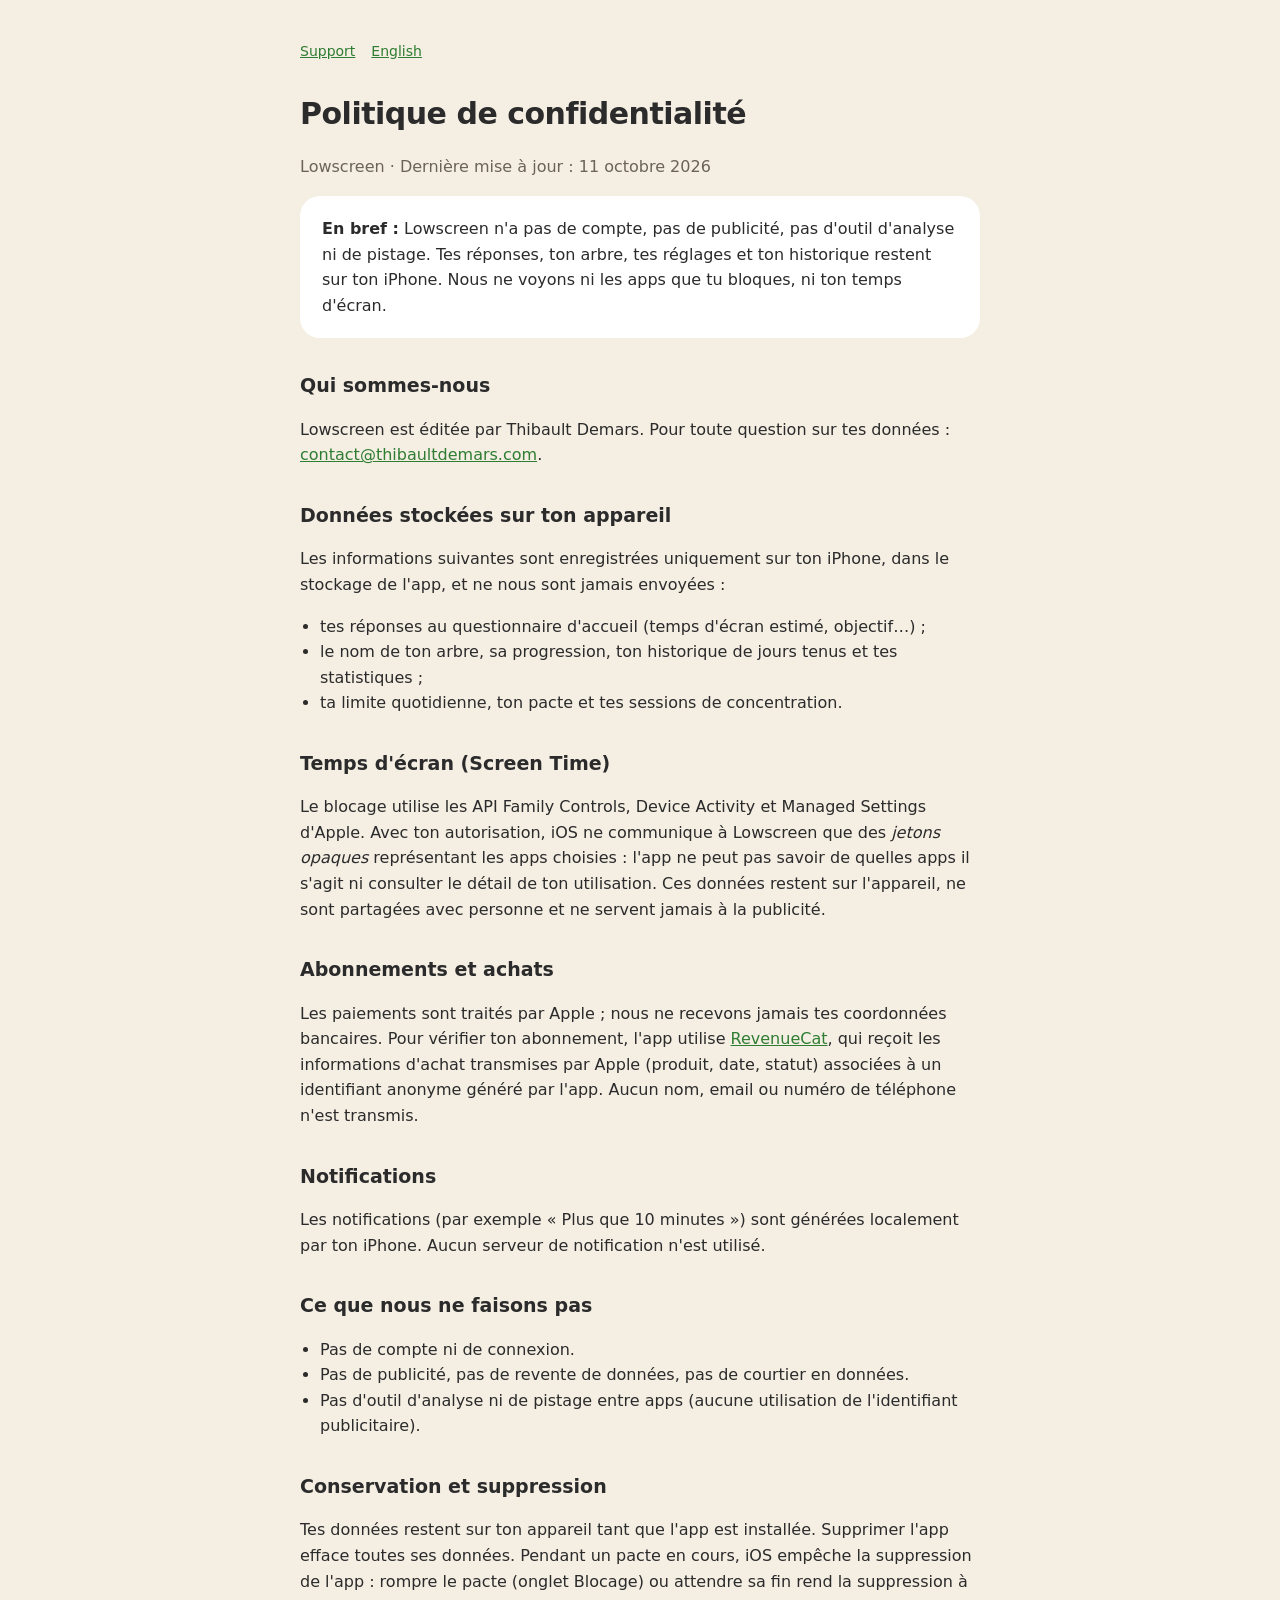
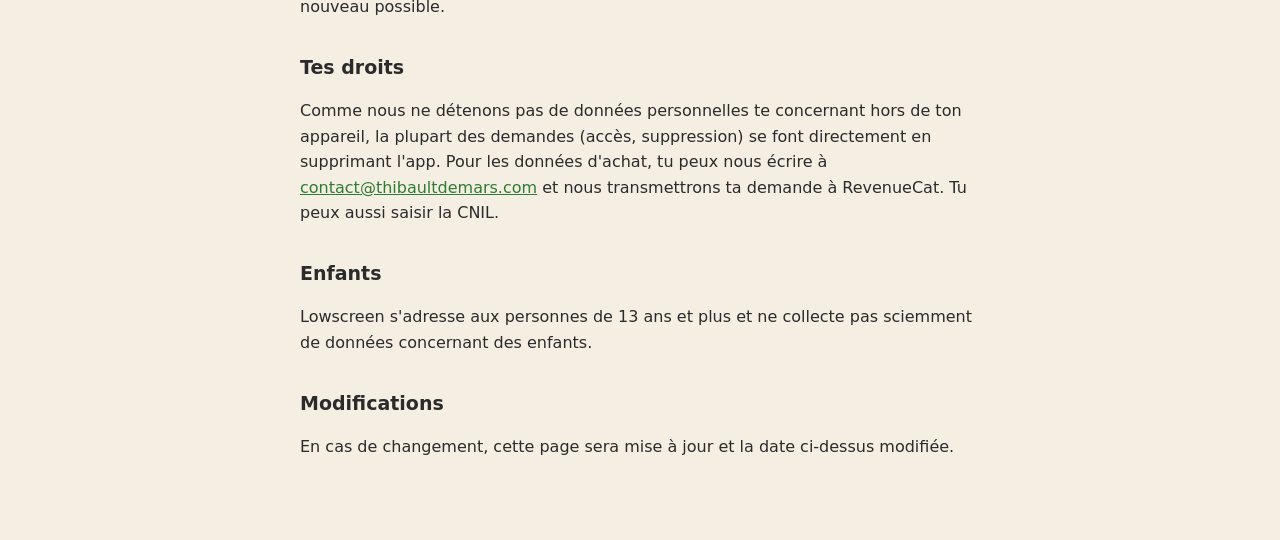
==== confidentialite.html @ f12d79d9 "French privacy page at confidentialite.html Co-Authored-By: Claude Opus 5.5 <noreply@anthropic.com>" ====
<!doctype html><html lang="fr"><head><meta charset="utf-8"><meta name="viewport" content="width=device-width,initial-scale=1"><title>Lowscreen · Politique de confidentialité</title><link rel="stylesheet" href="style.css"></head><body><main>
<nav><a href="support-fr.html">Support</a><a href="privacy.html">English</a></nav>
<h1>Politique de confidentialité</h1><p class="muted">Lowscreen · Dernière mise à jour : 11 octobre 2026</p>
<div class="card"><strong>En bref :</strong> Lowscreen n'a pas de compte, pas de publicité, pas d'outil d'analyse ni de pistage. Tes réponses, ton arbre, tes réglages et ton historique restent sur ton iPhone. Nous ne voyons ni les apps que tu bloques, ni ton temps d'écran.</div>
<h2>Qui sommes-nous</h2><p>Lowscreen est éditée par Thibault Demars. Pour toute question sur tes données : <a href="mailto:contact@thibaultdemars.com">contact@thibaultdemars.com</a>.</p>
<h2>Données stockées sur ton appareil</h2><p>Les informations suivantes sont enregistrées uniquement sur ton iPhone, dans le stockage de l'app, et ne nous sont jamais envoyées :</p>
<ul><li>tes réponses au questionnaire d'accueil (temps d'écran estimé, objectif…) ;</li><li>le nom de ton arbre, sa progression, ton historique de jours tenus et tes statistiques ;</li><li>ta limite quotidienne, ton pacte et tes sessions de concentration.</li></ul>
<h2>Temps d'écran (Screen Time)</h2><p>Le blocage utilise les API Family Controls, Device Activity et Managed Settings d'Apple. Avec ton autorisation, iOS ne communique à Lowscreen que des <em>jetons opaques</em> représentant les apps choisies : l'app ne peut pas savoir de quelles apps il s'agit ni consulter le détail de ton utilisation. Ces données restent sur l'appareil, ne sont partagées avec personne et ne servent jamais à la publicité.</p>
<h2>Abonnements et achats</h2><p>Les paiements sont traités par Apple ; nous ne recevons jamais tes coordonnées bancaires. Pour vérifier ton abonnement, l'app utilise <a href="https://www.revenuecat.com/privacy">RevenueCat</a>, qui reçoit les informations d'achat transmises par Apple (produit, date, statut) associées à un identifiant anonyme généré par l'app. Aucun nom, email ou numéro de téléphone n'est transmis.</p>
<h2>Notifications</h2><p>Les notifications (par exemple « Plus que 10 minutes ») sont générées localement par ton iPhone. Aucun serveur de notification n'est utilisé.</p>
<h2>Ce que nous ne faisons pas</h2><ul><li>Pas de compte ni de connexion.</li><li>Pas de publicité, pas de revente de données, pas de courtier en données.</li><li>Pas d'outil d'analyse ni de pistage entre apps (aucune utilisation de l'identifiant publicitaire).</li></ul>
<h2>Conservation et suppression</h2><p>Tes données restent sur ton appareil tant que l'app est installée. Supprimer l'app efface toutes ses données. Pendant un pacte en cours, iOS empêche la suppression de l'app : rompre le pacte (onglet Blocage) ou attendre sa fin rend la suppression à nouveau possible.</p>
<h2>Tes droits</h2><p>Comme nous ne détenons pas de données personnelles te concernant hors de ton appareil, la plupart des demandes (accès, suppression) se font directement en supprimant l'app. Pour les données d'achat, tu peux nous écrire à <a href="mailto:contact@thibaultdemars.com">contact@thibaultdemars.com</a> et nous transmettrons ta demande à RevenueCat. Tu peux aussi saisir la CNIL.</p>
<h2>Enfants</h2><p>Lowscreen s'adresse aux personnes de 13 ans et plus et ne collecte pas sciemment de données concernant des enfants.</p>
<h2>Modifications</h2><p>En cas de changement, cette page sera mise à jour et la date ci-dessus modifiée.</p>
</main></body></html>
---- style.css ----
:root{--bg:#F4EEE3;--surface:#fff;--text:#2B2B2B;--muted:#6B6359;--accent:#2E7D32}
*{box-sizing:border-box}body{margin:0;background:var(--bg);color:var(--text);font:16px/1.6 -apple-system,BlinkMacSystemFont,"SF Pro Text",system-ui,sans-serif}
main{max-width:720px;margin:0 auto;padding:40px 20px 64px}
h1{font-size:30px;letter-spacing:-.5px;margin:0 0 4px}h2{font-size:19px;margin:32px 0 8px}
.muted{color:var(--muted)}.card{background:var(--surface);border-radius:20px;padding:20px 22px;margin:16px 0}
a{color:var(--accent)}ul{padding-left:20px}nav{display:flex;gap:16px;margin-bottom:28px;font-size:14px}
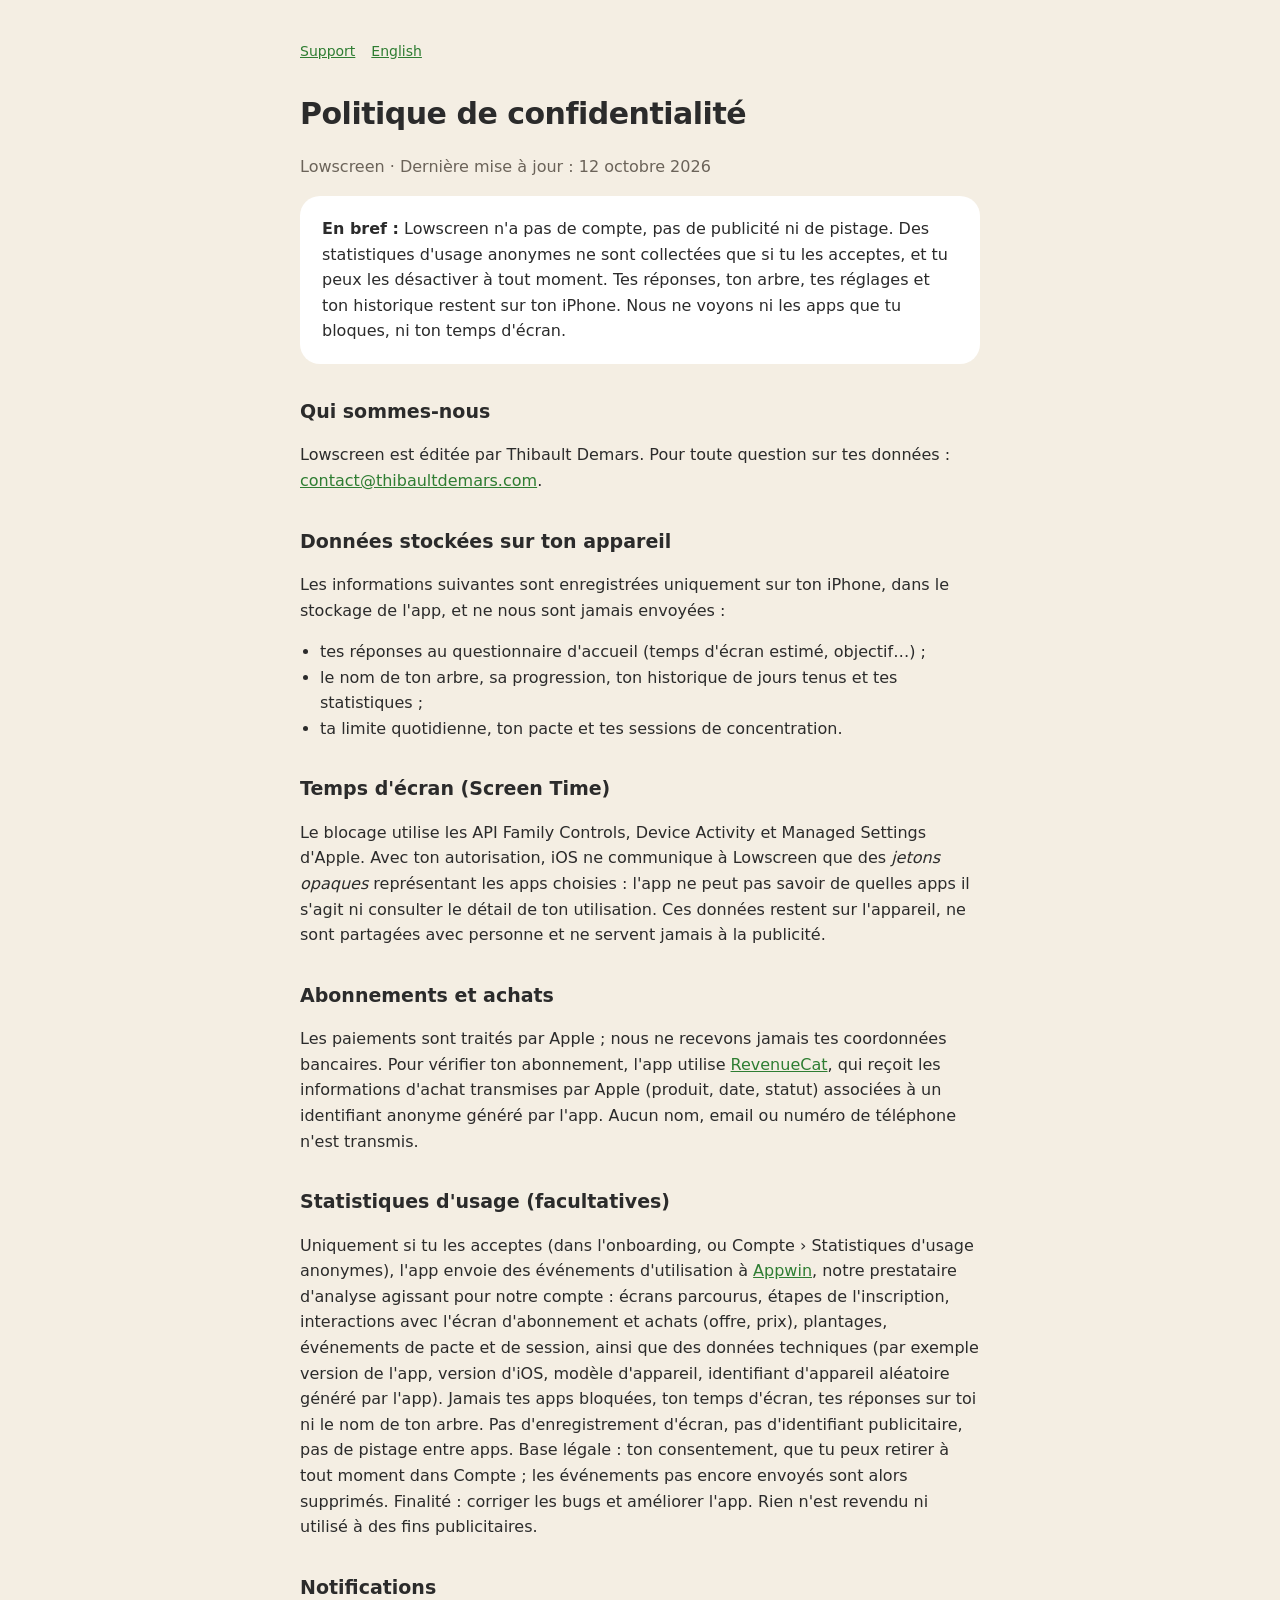
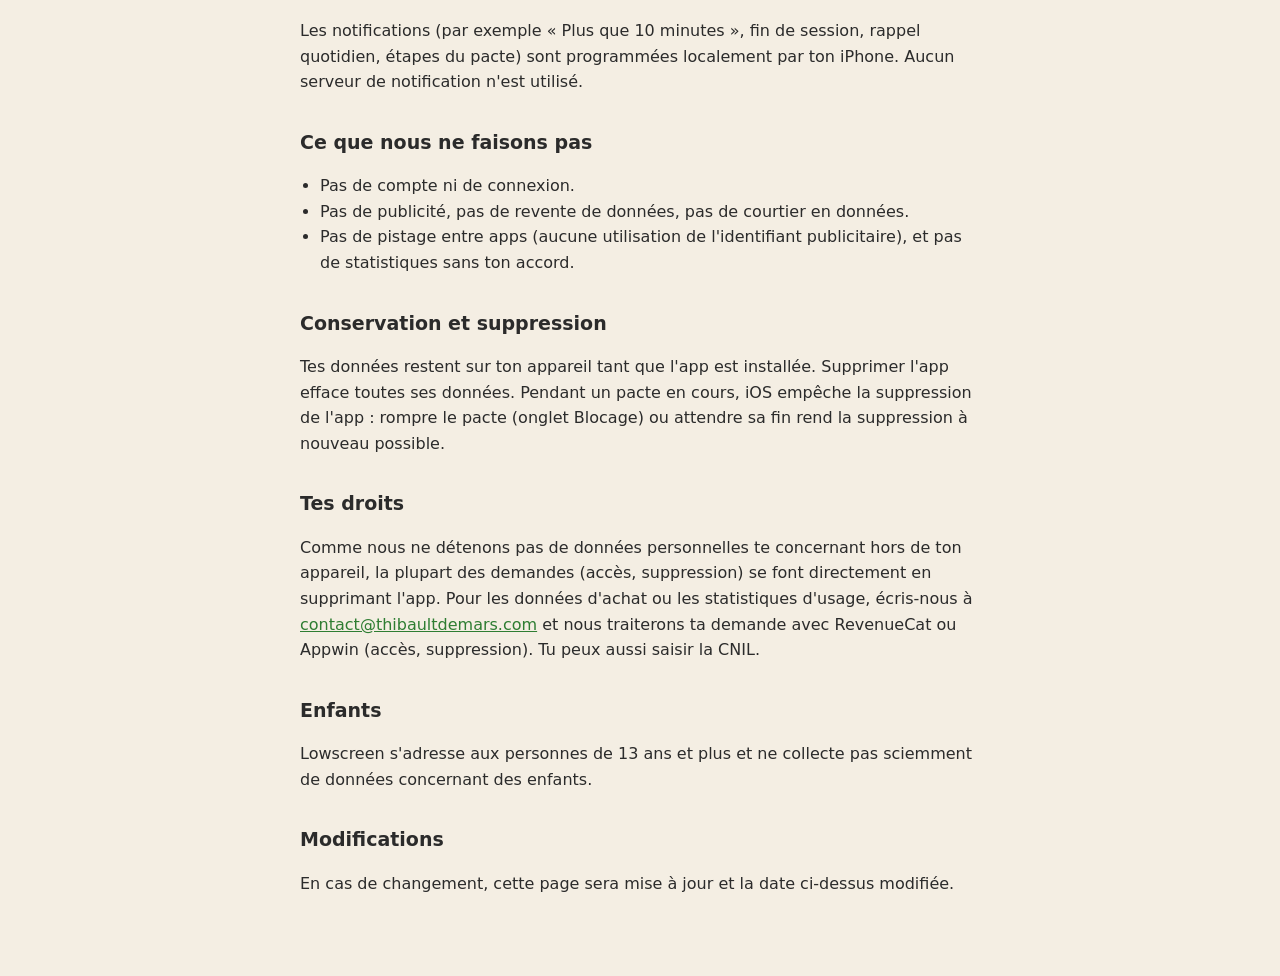
==== commit c3e07166: "Privacy: optional anonymous usage statistics (Appwin, opt-in) Co-Authored-By: Claude Opus 5.5 <norep" ====
--- a/confidentialite.html
+++ b/confidentialite.html
@@ -1,16 +1,17 @@
 <!doctype html><html lang="fr"><head><meta charset="utf-8"><meta name="viewport" content="width=device-width,initial-scale=1"><title>Lowscreen · Politique de confidentialité</title><link rel="stylesheet" href="style.css"></head><body><main>
 <nav><a href="support-fr.html">Support</a><a href="privacy.html">English</a></nav>
-<h1>Politique de confidentialité</h1><p class="muted">Lowscreen · Dernière mise à jour : 11 octobre 2026</p>
-<div class="card"><strong>En bref :</strong> Lowscreen n'a pas de compte, pas de publicité, pas d'outil d'analyse ni de pistage. Tes réponses, ton arbre, tes réglages et ton historique restent sur ton iPhone. Nous ne voyons ni les apps que tu bloques, ni ton temps d'écran.</div>
+<h1>Politique de confidentialité</h1><p class="muted">Lowscreen · Dernière mise à jour : 12 octobre 2026</p>
+<div class="card"><strong>En bref :</strong> Lowscreen n'a pas de compte, pas de publicité ni de pistage. Des statistiques d'usage anonymes ne sont collectées que si tu les acceptes, et tu peux les désactiver à tout moment. Tes réponses, ton arbre, tes réglages et ton historique restent sur ton iPhone. Nous ne voyons ni les apps que tu bloques, ni ton temps d'écran.</div>
 <h2>Qui sommes-nous</h2><p>Lowscreen est éditée par Thibault Demars. Pour toute question sur tes données : <a href="mailto:contact@thibaultdemars.com">contact@thibaultdemars.com</a>.</p>
 <h2>Données stockées sur ton appareil</h2><p>Les informations suivantes sont enregistrées uniquement sur ton iPhone, dans le stockage de l'app, et ne nous sont jamais envoyées :</p>
 <ul><li>tes réponses au questionnaire d'accueil (temps d'écran estimé, objectif…) ;</li><li>le nom de ton arbre, sa progression, ton historique de jours tenus et tes statistiques ;</li><li>ta limite quotidienne, ton pacte et tes sessions de concentration.</li></ul>
 <h2>Temps d'écran (Screen Time)</h2><p>Le blocage utilise les API Family Controls, Device Activity et Managed Settings d'Apple. Avec ton autorisation, iOS ne communique à Lowscreen que des <em>jetons opaques</em> représentant les apps choisies : l'app ne peut pas savoir de quelles apps il s'agit ni consulter le détail de ton utilisation. Ces données restent sur l'appareil, ne sont partagées avec personne et ne servent jamais à la publicité.</p>
 <h2>Abonnements et achats</h2><p>Les paiements sont traités par Apple ; nous ne recevons jamais tes coordonnées bancaires. Pour vérifier ton abonnement, l'app utilise <a href="https://www.revenuecat.com/privacy">RevenueCat</a>, qui reçoit les informations d'achat transmises par Apple (produit, date, statut) associées à un identifiant anonyme généré par l'app. Aucun nom, email ou numéro de téléphone n'est transmis.</p>
-<h2>Notifications</h2><p>Les notifications (par exemple « Plus que 10 minutes ») sont générées localement par ton iPhone. Aucun serveur de notification n'est utilisé.</p>
-<h2>Ce que nous ne faisons pas</h2><ul><li>Pas de compte ni de connexion.</li><li>Pas de publicité, pas de revente de données, pas de courtier en données.</li><li>Pas d'outil d'analyse ni de pistage entre apps (aucune utilisation de l'identifiant publicitaire).</li></ul>
+<h2>Statistiques d'usage (facultatives)</h2><p>Uniquement si tu les acceptes (dans l'onboarding, ou Compte › Statistiques d'usage anonymes), l'app envoie des événements d'utilisation à <a href="https://appwin.io">Appwin</a>, notre prestataire d'analyse agissant pour notre compte : écrans parcourus, étapes de l'inscription, interactions avec l'écran d'abonnement et achats (offre, prix), plantages, événements de pacte et de session, ainsi que des données techniques (par exemple version de l'app, version d'iOS, modèle d'appareil, identifiant d'appareil aléatoire généré par l'app). Jamais tes apps bloquées, ton temps d'écran, tes réponses sur toi ni le nom de ton arbre. Pas d'enregistrement d'écran, pas d'identifiant publicitaire, pas de pistage entre apps. Base légale : ton consentement, que tu peux retirer à tout moment dans Compte ; les événements pas encore envoyés sont alors supprimés. Finalité : corriger les bugs et améliorer l'app. Rien n'est revendu ni utilisé à des fins publicitaires.</p>
+<h2>Notifications</h2><p>Les notifications (par exemple « Plus que 10 minutes », fin de session, rappel quotidien, étapes du pacte) sont programmées localement par ton iPhone. Aucun serveur de notification n'est utilisé.</p>
+<h2>Ce que nous ne faisons pas</h2><ul><li>Pas de compte ni de connexion.</li><li>Pas de publicité, pas de revente de données, pas de courtier en données.</li><li>Pas de pistage entre apps (aucune utilisation de l'identifiant publicitaire), et pas de statistiques sans ton accord.</li></ul>
 <h2>Conservation et suppression</h2><p>Tes données restent sur ton appareil tant que l'app est installée. Supprimer l'app efface toutes ses données. Pendant un pacte en cours, iOS empêche la suppression de l'app : rompre le pacte (onglet Blocage) ou attendre sa fin rend la suppression à nouveau possible.</p>
-<h2>Tes droits</h2><p>Comme nous ne détenons pas de données personnelles te concernant hors de ton appareil, la plupart des demandes (accès, suppression) se font directement en supprimant l'app. Pour les données d'achat, tu peux nous écrire à <a href="mailto:contact@thibaultdemars.com">contact@thibaultdemars.com</a> et nous transmettrons ta demande à RevenueCat. Tu peux aussi saisir la CNIL.</p>
+<h2>Tes droits</h2><p>Comme nous ne détenons pas de données personnelles te concernant hors de ton appareil, la plupart des demandes (accès, suppression) se font directement en supprimant l'app. Pour les données d'achat ou les statistiques d'usage, écris-nous à <a href="mailto:contact@thibaultdemars.com">contact@thibaultdemars.com</a> et nous traiterons ta demande avec RevenueCat ou Appwin (accès, suppression). Tu peux aussi saisir la CNIL.</p>
 <h2>Enfants</h2><p>Lowscreen s'adresse aux personnes de 13 ans et plus et ne collecte pas sciemment de données concernant des enfants.</p>
 <h2>Modifications</h2><p>En cas de changement, cette page sera mise à jour et la date ci-dessus modifiée.</p>
 </main></body></html>
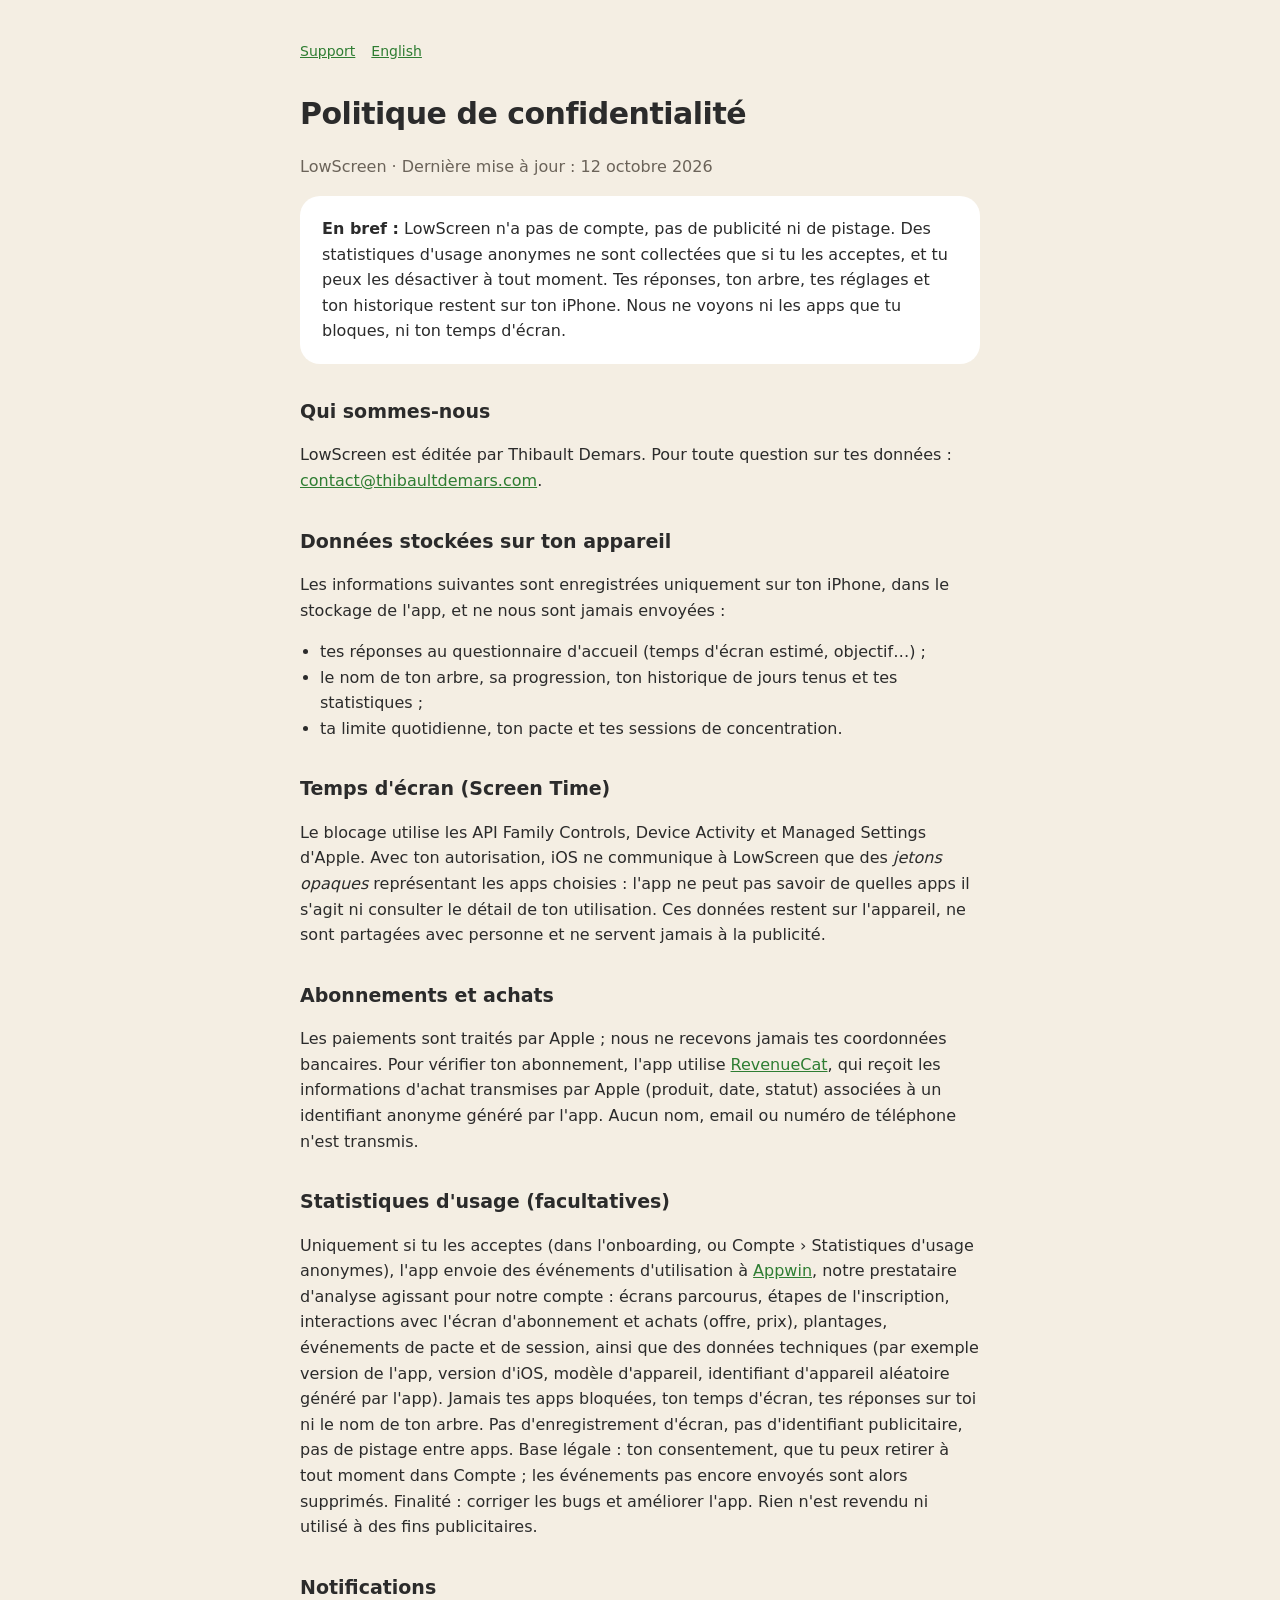
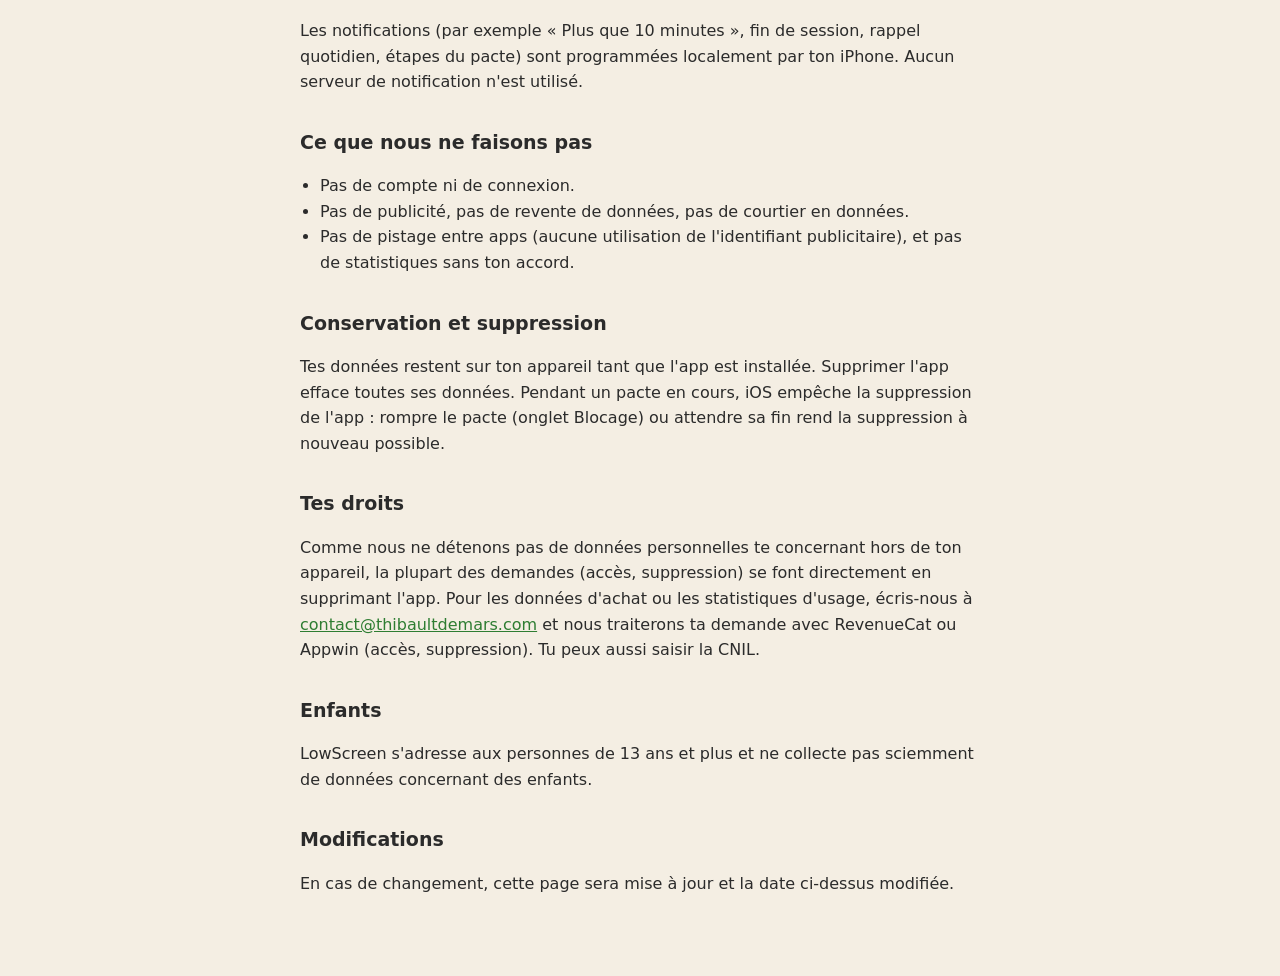
==== commit 8e36d11f: "Rename to LowScreen Co-Authored-By: Claude Opus 5.5 <noreply@anthropic.com>" ====
--- a/confidentialite.html
+++ b/confidentialite.html
@@ -1,17 +1,17 @@
-<!doctype html><html lang="fr"><head><meta charset="utf-8"><meta name="viewport" content="width=device-width,initial-scale=1"><title>Lowscreen · Politique de confidentialité</title><link rel="stylesheet" href="style.css"></head><body><main>
+<!doctype html><html lang="fr"><head><meta charset="utf-8"><meta name="viewport" content="width=device-width,initial-scale=1"><title>LowScreen · Politique de confidentialité</title><link rel="stylesheet" href="style.css"></head><body><main>
 <nav><a href="support-fr.html">Support</a><a href="privacy.html">English</a></nav>
-<h1>Politique de confidentialité</h1><p class="muted">Lowscreen · Dernière mise à jour : 12 octobre 2026</p>
-<div class="card"><strong>En bref :</strong> Lowscreen n'a pas de compte, pas de publicité ni de pistage. Des statistiques d'usage anonymes ne sont collectées que si tu les acceptes, et tu peux les désactiver à tout moment. Tes réponses, ton arbre, tes réglages et ton historique restent sur ton iPhone. Nous ne voyons ni les apps que tu bloques, ni ton temps d'écran.</div>
-<h2>Qui sommes-nous</h2><p>Lowscreen est éditée par Thibault Demars. Pour toute question sur tes données : <a href="mailto:contact@thibaultdemars.com">contact@thibaultdemars.com</a>.</p>
+<h1>Politique de confidentialité</h1><p class="muted">LowScreen · Dernière mise à jour : 12 octobre 2026</p>
+<div class="card"><strong>En bref :</strong> LowScreen n'a pas de compte, pas de publicité ni de pistage. Des statistiques d'usage anonymes ne sont collectées que si tu les acceptes, et tu peux les désactiver à tout moment. Tes réponses, ton arbre, tes réglages et ton historique restent sur ton iPhone. Nous ne voyons ni les apps que tu bloques, ni ton temps d'écran.</div>
+<h2>Qui sommes-nous</h2><p>LowScreen est éditée par Thibault Demars. Pour toute question sur tes données : <a href="mailto:contact@thibaultdemars.com">contact@thibaultdemars.com</a>.</p>
 <h2>Données stockées sur ton appareil</h2><p>Les informations suivantes sont enregistrées uniquement sur ton iPhone, dans le stockage de l'app, et ne nous sont jamais envoyées :</p>
 <ul><li>tes réponses au questionnaire d'accueil (temps d'écran estimé, objectif…) ;</li><li>le nom de ton arbre, sa progression, ton historique de jours tenus et tes statistiques ;</li><li>ta limite quotidienne, ton pacte et tes sessions de concentration.</li></ul>
-<h2>Temps d'écran (Screen Time)</h2><p>Le blocage utilise les API Family Controls, Device Activity et Managed Settings d'Apple. Avec ton autorisation, iOS ne communique à Lowscreen que des <em>jetons opaques</em> représentant les apps choisies : l'app ne peut pas savoir de quelles apps il s'agit ni consulter le détail de ton utilisation. Ces données restent sur l'appareil, ne sont partagées avec personne et ne servent jamais à la publicité.</p>
+<h2>Temps d'écran (Screen Time)</h2><p>Le blocage utilise les API Family Controls, Device Activity et Managed Settings d'Apple. Avec ton autorisation, iOS ne communique à LowScreen que des <em>jetons opaques</em> représentant les apps choisies : l'app ne peut pas savoir de quelles apps il s'agit ni consulter le détail de ton utilisation. Ces données restent sur l'appareil, ne sont partagées avec personne et ne servent jamais à la publicité.</p>
 <h2>Abonnements et achats</h2><p>Les paiements sont traités par Apple ; nous ne recevons jamais tes coordonnées bancaires. Pour vérifier ton abonnement, l'app utilise <a href="https://www.revenuecat.com/privacy">RevenueCat</a>, qui reçoit les informations d'achat transmises par Apple (produit, date, statut) associées à un identifiant anonyme généré par l'app. Aucun nom, email ou numéro de téléphone n'est transmis.</p>
 <h2>Statistiques d'usage (facultatives)</h2><p>Uniquement si tu les acceptes (dans l'onboarding, ou Compte › Statistiques d'usage anonymes), l'app envoie des événements d'utilisation à <a href="https://appwin.io">Appwin</a>, notre prestataire d'analyse agissant pour notre compte : écrans parcourus, étapes de l'inscription, interactions avec l'écran d'abonnement et achats (offre, prix), plantages, événements de pacte et de session, ainsi que des données techniques (par exemple version de l'app, version d'iOS, modèle d'appareil, identifiant d'appareil aléatoire généré par l'app). Jamais tes apps bloquées, ton temps d'écran, tes réponses sur toi ni le nom de ton arbre. Pas d'enregistrement d'écran, pas d'identifiant publicitaire, pas de pistage entre apps. Base légale : ton consentement, que tu peux retirer à tout moment dans Compte ; les événements pas encore envoyés sont alors supprimés. Finalité : corriger les bugs et améliorer l'app. Rien n'est revendu ni utilisé à des fins publicitaires.</p>
 <h2>Notifications</h2><p>Les notifications (par exemple « Plus que 10 minutes », fin de session, rappel quotidien, étapes du pacte) sont programmées localement par ton iPhone. Aucun serveur de notification n'est utilisé.</p>
 <h2>Ce que nous ne faisons pas</h2><ul><li>Pas de compte ni de connexion.</li><li>Pas de publicité, pas de revente de données, pas de courtier en données.</li><li>Pas de pistage entre apps (aucune utilisation de l'identifiant publicitaire), et pas de statistiques sans ton accord.</li></ul>
 <h2>Conservation et suppression</h2><p>Tes données restent sur ton appareil tant que l'app est installée. Supprimer l'app efface toutes ses données. Pendant un pacte en cours, iOS empêche la suppression de l'app : rompre le pacte (onglet Blocage) ou attendre sa fin rend la suppression à nouveau possible.</p>
 <h2>Tes droits</h2><p>Comme nous ne détenons pas de données personnelles te concernant hors de ton appareil, la plupart des demandes (accès, suppression) se font directement en supprimant l'app. Pour les données d'achat ou les statistiques d'usage, écris-nous à <a href="mailto:contact@thibaultdemars.com">contact@thibaultdemars.com</a> et nous traiterons ta demande avec RevenueCat ou Appwin (accès, suppression). Tu peux aussi saisir la CNIL.</p>
-<h2>Enfants</h2><p>Lowscreen s'adresse aux personnes de 13 ans et plus et ne collecte pas sciemment de données concernant des enfants.</p>
+<h2>Enfants</h2><p>LowScreen s'adresse aux personnes de 13 ans et plus et ne collecte pas sciemment de données concernant des enfants.</p>
 <h2>Modifications</h2><p>En cas de changement, cette page sera mise à jour et la date ci-dessus modifiée.</p>
 </main></body></html>
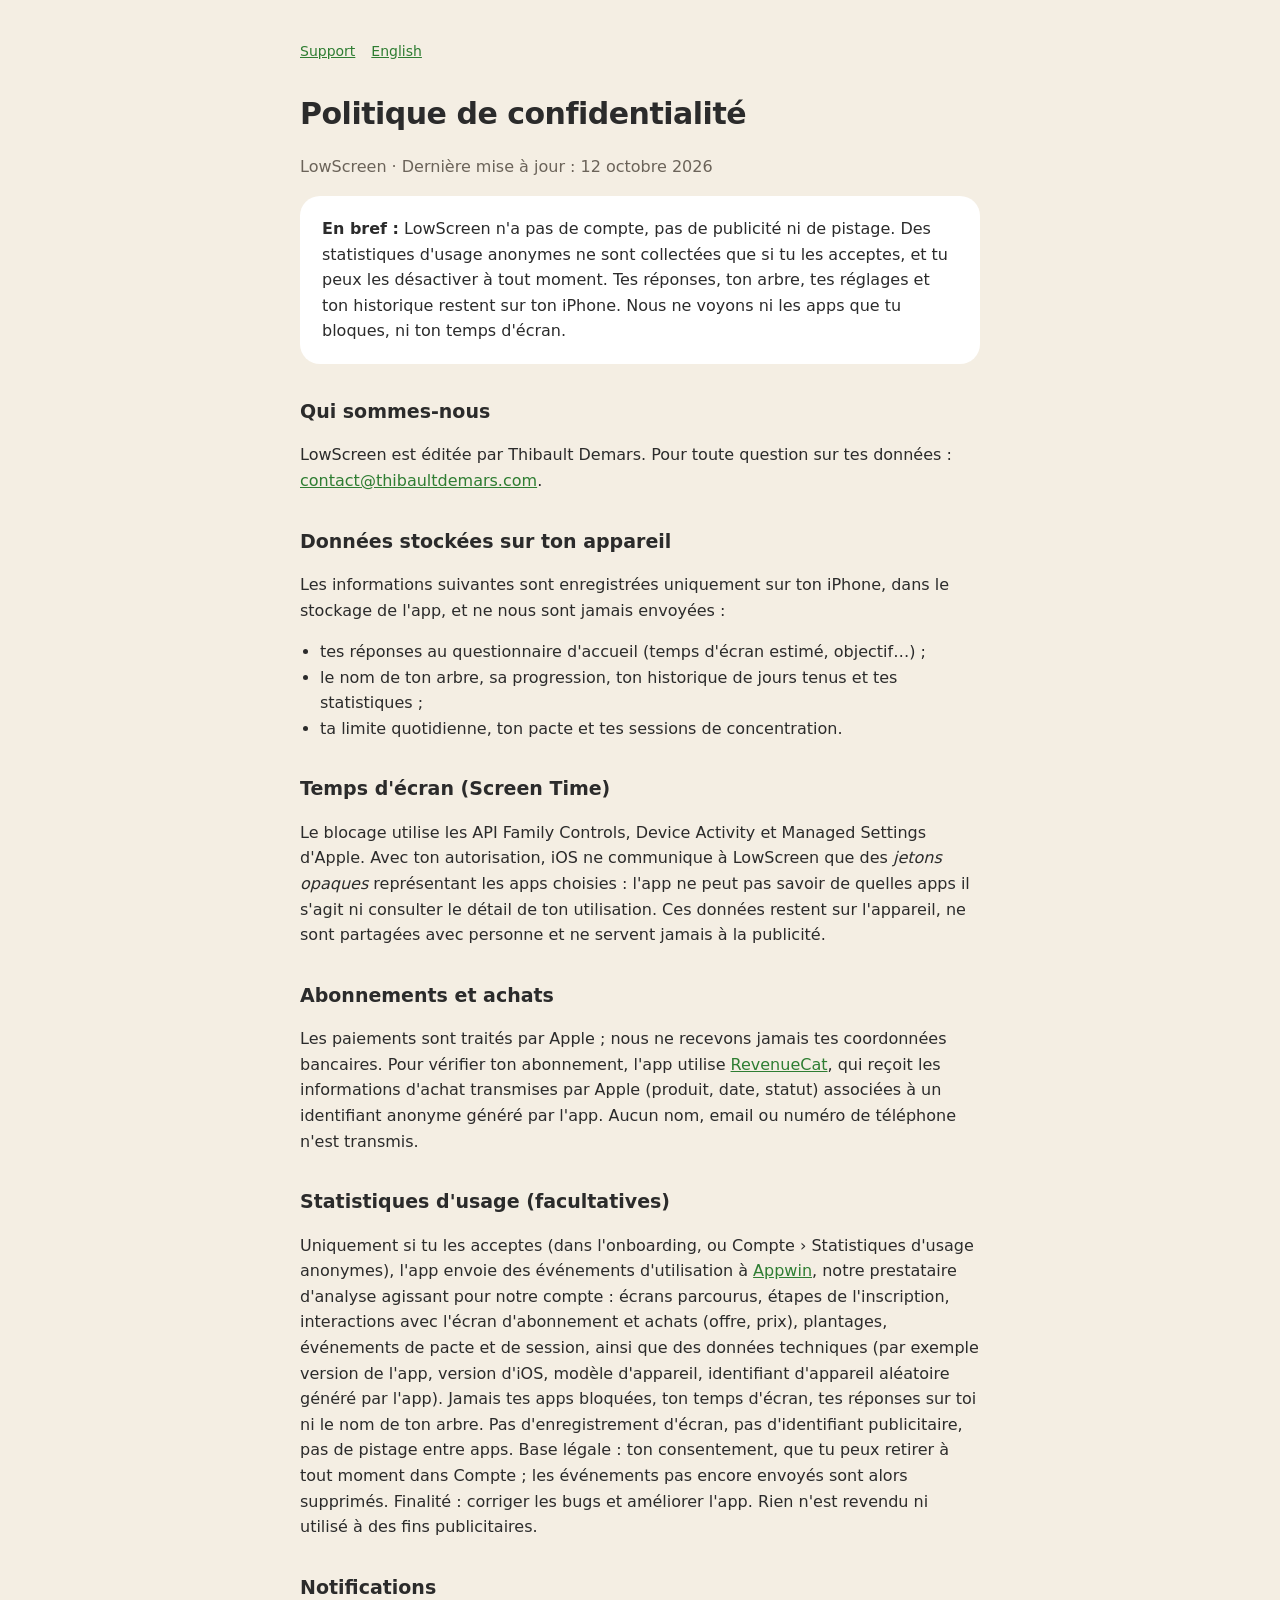
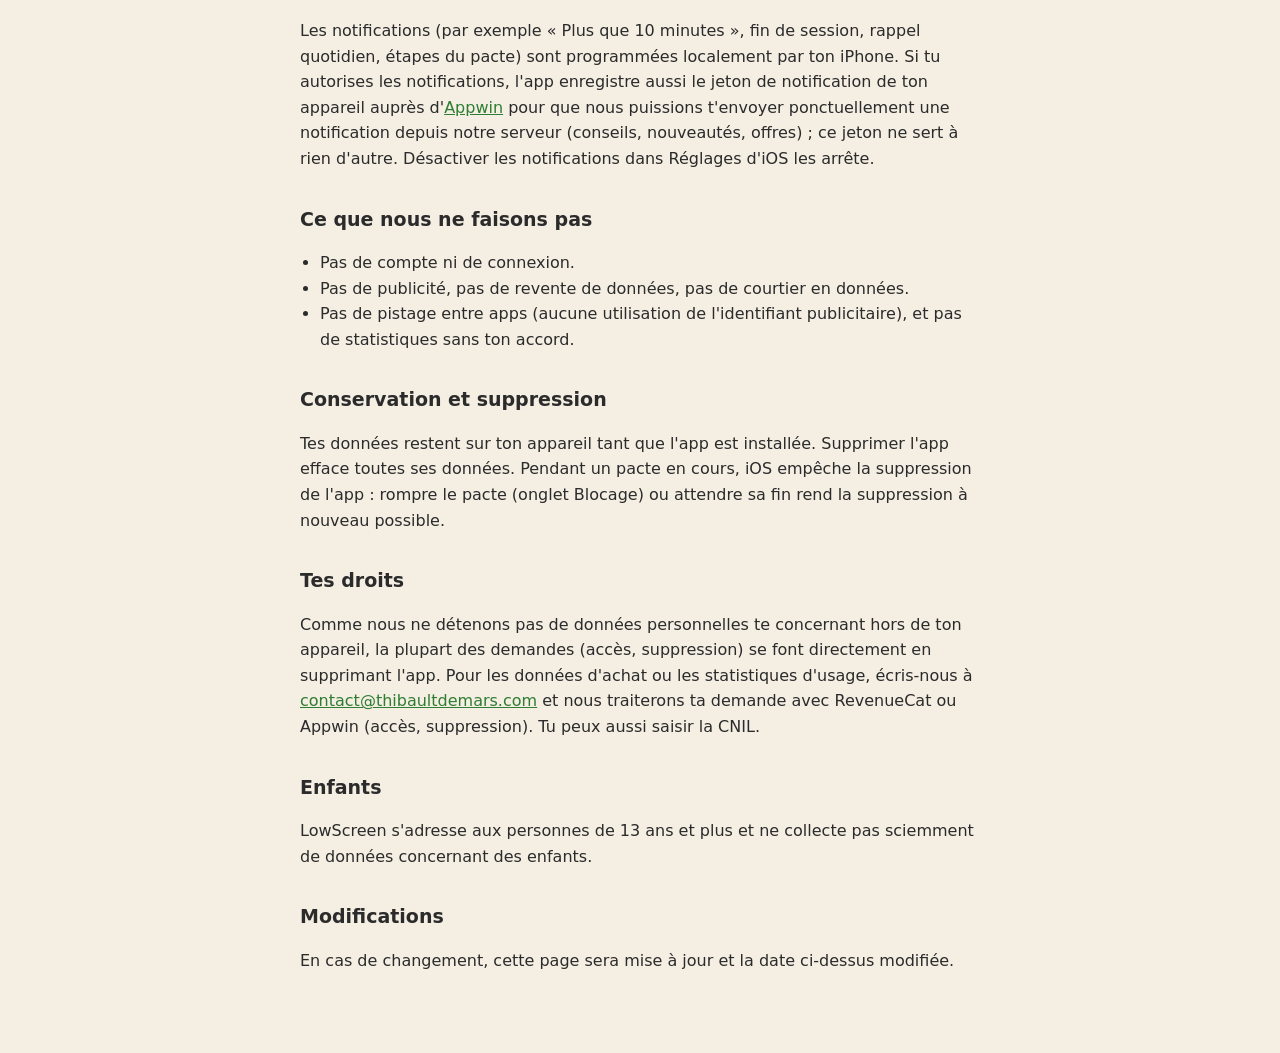
==== commit 45ca342f: "Privacy: server push notifications via Appwin Co-Authored-By: Claude Opus 5.5 <noreply@anthropic.com" ====
--- a/confidentialite.html
+++ b/confidentialite.html
@@ -8,7 +8,7 @@
 <h2>Temps d'écran (Screen Time)</h2><p>Le blocage utilise les API Family Controls, Device Activity et Managed Settings d'Apple. Avec ton autorisation, iOS ne communique à LowScreen que des <em>jetons opaques</em> représentant les apps choisies : l'app ne peut pas savoir de quelles apps il s'agit ni consulter le détail de ton utilisation. Ces données restent sur l'appareil, ne sont partagées avec personne et ne servent jamais à la publicité.</p>
 <h2>Abonnements et achats</h2><p>Les paiements sont traités par Apple ; nous ne recevons jamais tes coordonnées bancaires. Pour vérifier ton abonnement, l'app utilise <a href="https://www.revenuecat.com/privacy">RevenueCat</a>, qui reçoit les informations d'achat transmises par Apple (produit, date, statut) associées à un identifiant anonyme généré par l'app. Aucun nom, email ou numéro de téléphone n'est transmis.</p>
 <h2>Statistiques d'usage (facultatives)</h2><p>Uniquement si tu les acceptes (dans l'onboarding, ou Compte › Statistiques d'usage anonymes), l'app envoie des événements d'utilisation à <a href="https://appwin.io">Appwin</a>, notre prestataire d'analyse agissant pour notre compte : écrans parcourus, étapes de l'inscription, interactions avec l'écran d'abonnement et achats (offre, prix), plantages, événements de pacte et de session, ainsi que des données techniques (par exemple version de l'app, version d'iOS, modèle d'appareil, identifiant d'appareil aléatoire généré par l'app). Jamais tes apps bloquées, ton temps d'écran, tes réponses sur toi ni le nom de ton arbre. Pas d'enregistrement d'écran, pas d'identifiant publicitaire, pas de pistage entre apps. Base légale : ton consentement, que tu peux retirer à tout moment dans Compte ; les événements pas encore envoyés sont alors supprimés. Finalité : corriger les bugs et améliorer l'app. Rien n'est revendu ni utilisé à des fins publicitaires.</p>
-<h2>Notifications</h2><p>Les notifications (par exemple « Plus que 10 minutes », fin de session, rappel quotidien, étapes du pacte) sont programmées localement par ton iPhone. Aucun serveur de notification n'est utilisé.</p>
+<h2>Notifications</h2><p>Les notifications (par exemple « Plus que 10 minutes », fin de session, rappel quotidien, étapes du pacte) sont programmées localement par ton iPhone. Si tu autorises les notifications, l'app enregistre aussi le jeton de notification de ton appareil auprès d'<a href="https://appwin.io">Appwin</a> pour que nous puissions t'envoyer ponctuellement une notification depuis notre serveur (conseils, nouveautés, offres) ; ce jeton ne sert à rien d'autre. Désactiver les notifications dans Réglages d'iOS les arrête.</p>
 <h2>Ce que nous ne faisons pas</h2><ul><li>Pas de compte ni de connexion.</li><li>Pas de publicité, pas de revente de données, pas de courtier en données.</li><li>Pas de pistage entre apps (aucune utilisation de l'identifiant publicitaire), et pas de statistiques sans ton accord.</li></ul>
 <h2>Conservation et suppression</h2><p>Tes données restent sur ton appareil tant que l'app est installée. Supprimer l'app efface toutes ses données. Pendant un pacte en cours, iOS empêche la suppression de l'app : rompre le pacte (onglet Blocage) ou attendre sa fin rend la suppression à nouveau possible.</p>
 <h2>Tes droits</h2><p>Comme nous ne détenons pas de données personnelles te concernant hors de ton appareil, la plupart des demandes (accès, suppression) se font directement en supprimant l'app. Pour les données d'achat ou les statistiques d'usage, écris-nous à <a href="mailto:contact@thibaultdemars.com">contact@thibaultdemars.com</a> et nous traiterons ta demande avec RevenueCat ou Appwin (accès, suppression). Tu peux aussi saisir la CNIL.</p>
